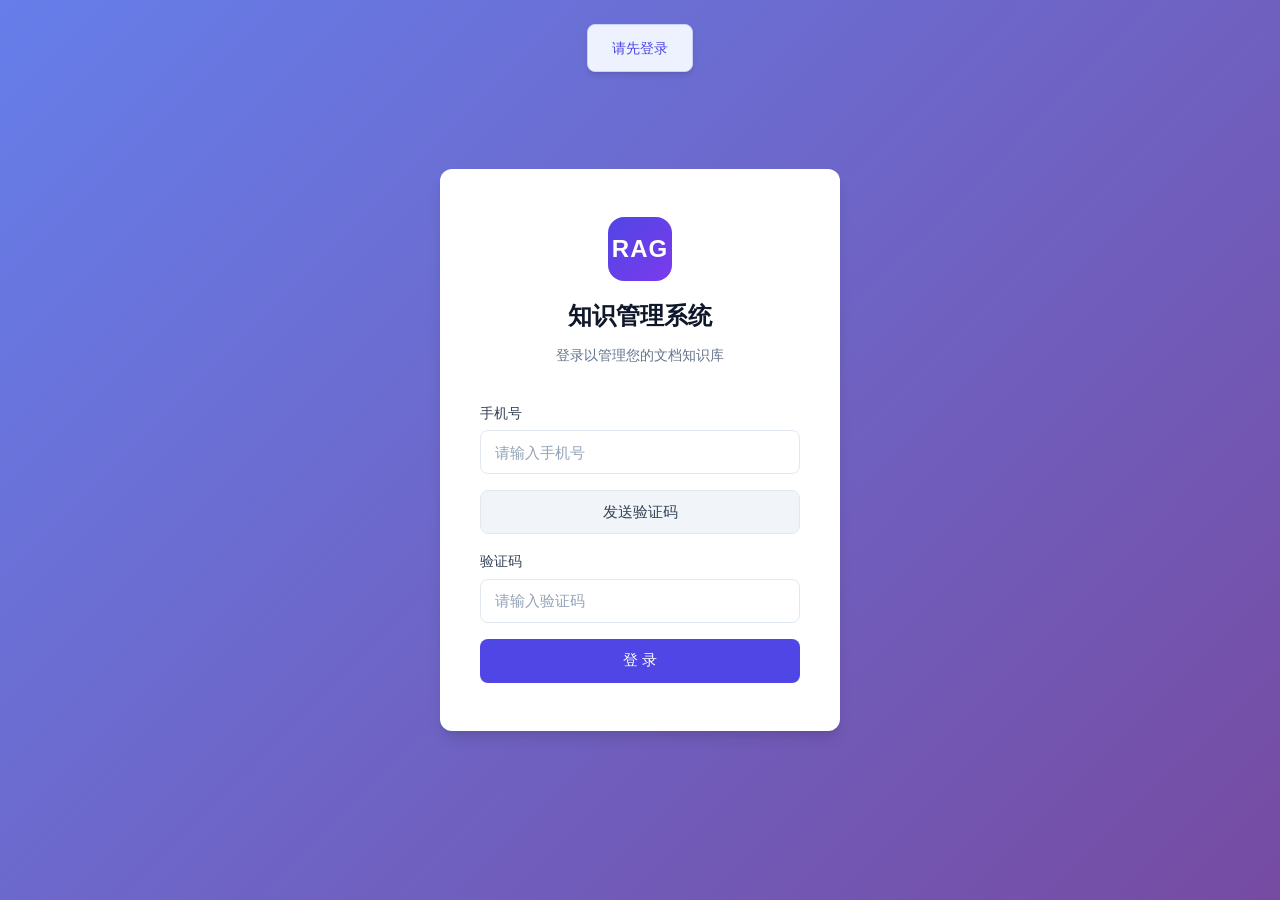
==== nginx/html/index.html @ 7acccc04 "feat: 添加 Docker 容器化部署配置 - 完整 docker-compose：mysql/redis/rabbitmq/minio/ollama/python-ai/java/nginx 9" ====
<!DOCTYPE html>
<html lang="zh-CN">
<head>
    <meta charset="UTF-8">
    <meta name="viewport" content="width=device-width, initial-scale=1.0">
    <title>RAG 知识系统</title>
    <link rel="stylesheet" href="css/style.css">
</head>
<body>
    <div id="app">
        <!-- 登录页面 -->
        <div id="loginPage" class="page active">
            <div class="login-card">
                <div class="login-header">
                    <div class="logo">RAG</div>
                    <h1>知识管理系统</h1>
                    <p class="subtitle">登录以管理您的文档知识库</p>
                </div>
                <div class="login-form">
                    <div class="form-group">
                        <label for="phoneInput">手机号</label>
                        <input type="tel" id="phoneInput" placeholder="请输入手机号" maxlength="11">
                    </div>
                    <div class="form-group">
                        <button id="sendCodeBtn" class="btn btn-secondary">发送验证码</button>
                    </div>
                    <div class="form-group">
                        <label for="codeInput">验证码</label>
                        <input type="text" id="codeInput" placeholder="请输入验证码" maxlength="6">
                    </div>
                    <div class="form-group">
                        <button id="loginBtn" class="btn btn-primary">登 录</button>
                    </div>
                </div>
            </div>
        </div>

        <!-- 主页面 -->
        <div id="mainPage" class="page">
            <!-- 顶部导航 -->
            <header class="header">
                <div class="header-left">
                    <div class="logo-small">RAG</div>
                    <span class="header-title">知识管理系统</span>
                </div>
                <div class="header-right">
                    <span id="userDisplay" class="user-info"></span>
                    <div class="header-tabs">
                        <button id="docTabBtn" class="btn btn-text active-tab">文档</button>
                        <button id="qaTabBtn" class="btn btn-text">问答</button>
                    </div>
                    <button id="profileBtn" class="btn btn-text">个人信息</button>
                    <button id="logoutBtn" class="btn btn-text">退出登录</button>
                </div>
            </header>

            <main class="main-content">
                <!-- 上传区域 -->
                <section class="card upload-section">
                    <h2 class="card-title">上传文档</h2>
                    <div class="upload-area" id="uploadArea">
                        <div class="upload-icon">
                            <svg width="48" height="48" viewBox="0 0 24 24" fill="none" stroke="currentColor" stroke-width="1.5">
                                <path d="M21 15v4a2 2 0 0 1-2 2H5a2 2 0 0 1-2-2v-4"/>
                                <polyline points="17 8 12 3 7 8"/>
                                <line x1="12" y1="3" x2="12" y2="15"/>
                            </svg>
                        </div>
                        <p class="upload-text">拖拽文件到此处，或点击上传</p>
                        <p class="upload-hint">支持 PDF、Word、TXT 等格式</p>
                        <input type="file" id="fileInput" hidden multiple>
                        <input type="file" id="reuploadFileInput" hidden>
                        <button id="selectFileBtn" class="btn btn-primary">选择文件</button>
                    </div>
                    <div class="permission-selector">
                        <span class="permission-label">文件权限：</span>
                        <label class="radio-label">
                            <input type="radio" name="permission" value="0" checked>
                            <span>公开</span>
                        </label>
                        <label class="radio-label">
                            <input type="radio" name="permission" value="1">
                            <span>私有</span>
                        </label>
                    </div>
                    <div id="uploadProgress" class="upload-progress hidden">
                        <div class="progress-bar">
                            <div class="progress-fill"></div>
                        </div>
                        <span class="progress-text">上传中...</span>
                    </div>
                </section>

                <!-- 文档列表 -->
                <section class="card document-list-section">
                    <h2 class="card-title">文档列表</h2>
                    <div class="table-wrapper">
                        <table class="doc-table">
                            <thead>
                                <tr>
                                    <th>文件信息</th>
                                    <th>操作</th>
                                </tr>
                            </thead>
                            <tbody id="docTableBody">
                                <tr id="emptyRow">
                                    <td colspan="2" class="empty-state">暂无文档，请上传</td>
                                </tr>
                            </tbody>
                        </table>
                    </div>
                </section>

                <!-- 问答视图 -->
                <div id="qaView" style="display:none;">
                    <div class="qa-layout">
                        <aside class="qa-sidebar">
                            <button id="newSessionBtn" class="btn btn-primary btn-block">+ 新建对话</button>
                            <div class="qa-session-list" id="sessionList">
                                <div class="qa-session-empty">暂无对话</div>
                            </div>
                        </aside>
                        <section class="card qa-section">
                            <div class="qa-header">
                                <div class="qa-header-left">
                                    <h2 class="card-title" id="currentSessionTitle" style="margin:0; border:none; padding:0;">智能问答</h2>
                                    <span class="qa-subtitle" id="sessionSubtitle">请选择或新建一个对话</span>
                                </div>
                                <div class="qa-header-right">
                                    <button id="deleteSessionBtn" class="btn btn-danger btn-sm hidden">删除当前对话</button>
                                </div>
                            </div>
                            <div class="qa-messages" id="qaMessages">
                                <div class="qa-empty">请选择或新建一个对话</div>
                            </div>
                            <div class="qa-input-area">
                                <div class="qa-toolbar">
                                    <div class="qa-strategy-group" id="qaStrategyGroup">
                                        <button class="qa-strategy-btn active" data-value="0">默认</button>
                                        <button class="qa-strategy-btn" data-value="1">对比</button>
                                        <button class="qa-strategy-btn" data-value="2">专一</button>
                                    </div>
                                </div>
                                <div class="qa-input-row">
                                    <input type="text" id="qaInput" placeholder="请输入您的问题..." maxlength="500">
                                    <button id="qaSendBtn" class="btn btn-primary">发送</button>
                                </div>
                            </div>
                        </section>
                    </div>
                </div>

            </main>
        </div>

        <!-- 个人信息弹窗 -->
        <div id="profileModal" class="modal-overlay" style="display:none;">
            <div class="modal-dialog">
                <div class="modal-header">
                    <h2>个人信息</h2>
                    <button id="closeProfileBtn" class="btn btn-text">&times;</button>
                </div>
                <div class="modal-body">
                    <div class="form-row">
                        <div class="form-group">
                            <label for="profilePhone">手机号</label>
                            <input type="text" id="profilePhone" disabled>
                        </div>
                        <div class="form-group">
                            <label for="profileUsername">用户名</label>
                            <input type="text" id="profileUsername" placeholder="设置用户名">
                        </div>
                    </div>
                    <div class="form-row">
                        <div class="form-group">
                            <label for="profileEmail">邮箱</label>
                            <input type="text" id="profileEmail" placeholder="设置邮箱">
                        </div>
                        <div class="form-group">
                            <label for="profilePassword">密码</label>
                            <input type="password" id="profilePassword" placeholder="留空则不修改">
                        </div>
                    </div>
                </div>
                <div class="modal-footer">
                    <button id="deleteAccountBtn" class="btn btn-danger">注销账户</button>
                    <button id="saveProfileBtn" class="btn btn-primary">保存修改</button>
                </div>
            </div>
        </div>

    </div>

    <!-- Toast 消息 -->
    <div id="toast" class="toast hidden"></div>

    <script src="js/api.js"></script>
    <script src="js/app.js"></script>
</body>
</html>
---- nginx/html/css/style.css ----
/* ============================================
   RAG 知识管理系统 - 样式表
   ============================================ */

:root {
    --primary: #4f46e5;
    --primary-hover: #4338ca;
    --primary-light: #eef2ff;
    --success: #10b981;
    --warning: #f59e0b;
    --danger: #ef4444;
    --danger-hover: #dc2626;
    --gray-50: #f8fafc;
    --gray-100: #f1f5f9;
    --gray-200: #e2e8f0;
    --gray-300: #cbd5e1;
    --gray-400: #94a3b8;
    --gray-500: #64748b;
    --gray-600: #475569;
    --gray-700: #334155;
    --gray-800: #1e293b;
    --gray-900: #0f172a;
    --radius: 8px;
    --radius-lg: 12px;
    --shadow: 0 1px 3px rgba(0,0,0,0.08), 0 1px 2px rgba(0,0,0,0.06);
    --shadow-md: 0 4px 6px -1px rgba(0,0,0,0.1), 0 2px 4px -1px rgba(0,0,0,0.06);
    --shadow-lg: 0 10px 15px -3px rgba(0,0,0,0.1), 0 4px 6px -2px rgba(0,0,0,0.05);
    --transition: 0.2s ease;
}

* {
    margin: 0;
    padding: 0;
    box-sizing: border-box;
}

body {
    font-family: -apple-system, BlinkMacSystemFont, "Segoe UI", Roboto, "Noto Sans SC", "PingFang SC", "Microsoft YaHei", sans-serif;
    background: var(--gray-100);
    color: var(--gray-800);
    line-height: 1.6;
    min-height: 100vh;
}

/* ============================================
   页面容器
   ============================================ */

.page {
    display: none;
}

.page.active {
    display: block;
}

/* ============================================
   登录页
   ============================================ */

#loginPage {
    display: none;
    align-items: center;
    justify-content: center;
    min-height: 100vh;
    background: linear-gradient(135deg, #667eea 0%, #764ba2 100%);
    padding: 20px;
}

#loginPage.active {
    display: flex;
}

.login-card {
    background: #fff;
    border-radius: var(--radius-lg);
    box-shadow: var(--shadow-lg);
    padding: 48px 40px;
    width: 100%;
    max-width: 400px;
}

.login-header {
    text-align: center;
    margin-bottom: 36px;
}

.logo {
    width: 64px;
    height: 64px;
    background: linear-gradient(135deg, var(--primary) 0%, #7c3aed 100%);
    border-radius: 16px;
    display: flex;
    align-items: center;
    justify-content: center;
    font-size: 24px;
    font-weight: 700;
    color: #fff;
    margin: 0 auto 16px;
    letter-spacing: 1px;
}

.login-header h1 {
    font-size: 24px;
    font-weight: 700;
    color: var(--gray-900);
    margin-bottom: 8px;
}

.subtitle {
    color: var(--gray-500);
    font-size: 14px;
}

.login-form {
    display: flex;
    flex-direction: column;
    gap: 16px;
}

/* ============================================
   表单控件
   ============================================ */

.form-group {
    display: flex;
    flex-direction: column;
    gap: 6px;
}

.form-group label {
    font-size: 14px;
    font-weight: 500;
    color: var(--gray-700);
}

input[type="text"],
input[type="tel"],
input[type="password"] {
    width: 100%;
    height: 44px;
    padding: 0 14px;
    border: 1.5px solid var(--gray-200);
    border-radius: var(--radius);
    font-size: 15px;
    color: var(--gray-800);
    background: #fff;
    transition: border-color var(--transition), box-shadow var(--transition);
    outline: none;
}

input:focus {
    border-color: var(--primary);
    box-shadow: 0 0 0 3px rgba(79, 70, 229, 0.1);
}

input::placeholder {
    color: var(--gray-400);
}

/* ============================================
   按钮
   ============================================ */

.btn {
    height: 44px;
    padding: 0 24px;
    border: none;
    border-radius: var(--radius);
    font-size: 15px;
    font-weight: 500;
    cursor: pointer;
    transition: all var(--transition);
    display: inline-flex;
    align-items: center;
    justify-content: center;
    gap: 8px;
    white-space: nowrap;
}

.btn:disabled {
    opacity: 0.6;
    cursor: not-allowed;
}

.btn-primary {
    background: var(--primary);
    color: #fff;
}

.btn-primary:hover:not(:disabled) {
    background: var(--primary-hover);
}

.btn-secondary {
    background: var(--gray-100);
    color: var(--gray-700);
    border: 1.5px solid var(--gray-200);
}

.btn-secondary:hover:not(:disabled) {
    background: var(--gray-200);
}

.btn-danger {
    background: var(--danger);
    color: #fff;
}

.btn-danger:hover:not(:disabled) {
    background: var(--danger-hover);
}

.btn-warning {
    background: var(--warning);
    color: #fff;
}

.btn-warning:hover:not(:disabled) {
    background: #d97706;
}

.btn-text {
    background: transparent;
    color: var(--gray-500);
    font-size: 14px;
    height: auto;
    padding: 6px 12px;
}

.btn-text:hover {
    color: var(--gray-700);
    background: var(--gray-100);
}

.btn-sm {
    height: 34px;
    padding: 0 14px;
    font-size: 13px;
}

.btn-block {
    width: 100%;
}

/* ============================================
   主页面头部
   ============================================ */

.header {
    background: #fff;
    border-bottom: 1px solid var(--gray-200);
    padding: 0 32px;
    height: 64px;
    display: flex;
    align-items: center;
    justify-content: space-between;
    box-shadow: var(--shadow);
    position: sticky;
    top: 0;
    z-index: 100;
}

.header-left {
    display: flex;
    align-items: center;
    gap: 12px;
}

.logo-small {
    width: 36px;
    height: 36px;
    background: linear-gradient(135deg, var(--primary) 0%, #7c3aed 100%);
    border-radius: 10px;
    display: flex;
    align-items: center;
    justify-content: center;
    font-size: 14px;
    font-weight: 700;
    color: #fff;
    letter-spacing: 1px;
}

.header-title {
    font-size: 18px;
    font-weight: 600;
    color: var(--gray-900);
}

.header-right {
    display: flex;
    align-items: center;
    gap: 16px;
}

.user-info {
    font-size: 14px;
    color: var(--gray-600);
}

/* ============================================
   主内容区
   ============================================ */

.main-content {
    max-width: 1100px;
    margin: 0 auto;
    padding: 32px 24px;
    display: flex;
    flex-direction: column;
    gap: 28px;
}

/* ============================================
   卡片
   ============================================ */

.card {
    background: #fff;
    border-radius: var(--radius-lg);
    box-shadow: var(--shadow);
    padding: 28px;
}

.card-title {
    font-size: 18px;
    font-weight: 600;
    color: var(--gray-900);
    margin-bottom: 20px;
    padding-bottom: 12px;
    border-bottom: 1px solid var(--gray-100);
}

/* ============================================
   上传区域
   ============================================ */

.upload-area {
    border: 2px dashed var(--gray-300);
    border-radius: var(--radius-lg);
    padding: 48px 24px;
    text-align: center;
    cursor: pointer;
    transition: all var(--transition);
    background: var(--gray-50);
}

.upload-area:hover,
.upload-area.dragover {
    border-color: var(--primary);
    background: var(--primary-light);
}

.upload-icon {
    color: var(--gray-400);
    margin-bottom: 12px;
}

.upload-area:hover .upload-icon,
.upload-area.dragover .upload-icon {
    color: var(--primary);
}

.upload-text {
    font-size: 16px;
    font-weight: 500;
    color: var(--gray-700);
    margin-bottom: 6px;
}

.upload-hint {
    font-size: 13px;
    color: var(--gray-400);
    margin-bottom: 20px;
}

.permission-selector {
    margin-top: 16px;
    display: flex;
    align-items: center;
    gap: 16px;
    padding: 12px 16px;
    background: var(--gray-50);
    border-radius: var(--radius);
}

.permission-label {
    font-size: 14px;
    font-weight: 500;
    color: var(--gray-700);
}

.radio-label {
    display: inline-flex;
    align-items: center;
    gap: 6px;
    font-size: 14px;
    color: var(--gray-700);
    cursor: pointer;
}

.radio-label input[type="radio"] {
    width: 16px;
    height: 16px;
    accent-color: var(--primary);
    cursor: pointer;
}

.upload-progress {
    margin-top: 16px;
    display: flex;
    align-items: center;
    gap: 12px;
}

.progress-bar {
    flex: 1;
    height: 6px;
    background: var(--gray-200);
    border-radius: 3px;
    overflow: hidden;
}

.progress-fill {
    height: 100%;
    width: 0%;
    background: var(--primary);
    border-radius: 3px;
    transition: width 0.3s ease;
}

.progress-text {
    font-size: 13px;
    color: var(--gray-500);
    white-space: nowrap;
}

/* ============================================
   文档表格
   ============================================ */

.table-wrapper {
    overflow-x: auto;
}

.doc-table {
    width: 100%;
    border-collapse: collapse;
    font-size: 14px;
}

.doc-table thead {
    background: var(--gray-50);
}

.doc-table th {
    padding: 12px 16px;
    text-align: left;
    font-weight: 600;
    color: var(--gray-600);
    font-size: 13px;
    text-transform: uppercase;
    letter-spacing: 0.5px;
    border-bottom: 1px solid var(--gray-200);
}

.doc-table td {
    padding: 14px 16px;
    border-bottom: 1px solid var(--gray-100);
    color: var(--gray-700);
    vertical-align: middle;
}

.doc-table tbody tr:hover {
    background: var(--gray-50);
}

.doc-table tbody tr:last-child td {
    border-bottom: none;
}

.empty-state {
    text-align: center;
    color: var(--gray-400);
    padding: 48px 16px !important;
    font-size: 15px;
}

/* 文件名列 */
.file-name {
    display: flex;
    align-items: center;
    gap: 10px;
    font-weight: 500;
    margin-bottom: 6px;
}

.file-meta {
    display: flex;
    align-items: center;
    gap: 12px;
    font-size: 12px;
    color: var(--gray-500);
}

.file-meta .type-tag,
.file-meta .perm-tag,
.file-meta .status-tag {
    font-size: 11px;
    padding: 2px 6px;
}

.file-meta .file-size,
.file-meta .file-time {
    color: var(--gray-400);
}

.file-icon {
    width: 32px;
    height: 32px;
    border-radius: 6px;
    display: flex;
    align-items: center;
    justify-content: center;
    font-size: 12px;
    font-weight: 600;
    color: #fff;
    flex-shrink: 0;
}

.file-icon.pdf { background: #ef4444; }
.file-icon.word { background: #2563eb; }
.file-icon.txt { background: #64748b; }
.file-icon.image { background: #10b981; }
.file-icon.other { background: var(--gray-400); }

.file-name-text {
    overflow: hidden;
    text-overflow: ellipsis;
    white-space: nowrap;
    max-width: 240px;
}

/* 类型标签 */
.type-tag {
    display: inline-block;
    padding: 2px 10px;
    border-radius: 4px;
    font-size: 12px;
    font-weight: 500;
}

.type-tag.pdf { background: #fef2f2; color: #dc2626; }
.type-tag.word { background: #eff6ff; color: #2563eb; }
.type-tag.txt { background: #f1f5f9; color: #475569; }
.type-tag.image { background: #ecfdf5; color: #059669; }
.type-tag.other { background: var(--gray-100); color: var(--gray-600); }

/* 权限标签 */
.perm-tag {
    display: inline-block;
    padding: 3px 10px;
    border-radius: 12px;
    font-size: 12px;
    font-weight: 500;
}

.perm-tag.public {
    background: #dbeafe;
    color: #1d4ed8;
}

.perm-tag.private {
    background: #fef3c7;
    color: #d97706;
}

/* 状态标签 */
.status-tag {
    display: inline-block;
    padding: 3px 10px;
    border-radius: 12px;
    font-size: 12px;
    font-weight: 500;
}

.status-tag.uploaded {
    background: #dbeafe;
    color: #1d4ed8;
}

.status-tag.processing {
    background: #fef3c7;
    color: #d97706;
}

.status-tag.completed {
    background: #d1fae5;
    color: #059669;
}

.status-tag.failed {
    background: #fee2e2;
    color: #dc2626;
}

/* 操作列 */
.action-btns {
    display: flex;
    gap: 6px;
}

/* 文件大小 */
.file-size {
    color: var(--gray-500);
    font-size: 13px;
}

/* ============================================
   Toast 消息
   ============================================ */

.toast {
    position: fixed;
    top: 24px;
    left: 50%;
    transform: translateX(-50%);
    padding: 12px 24px;
    border-radius: var(--radius);
    font-size: 14px;
    font-weight: 500;
    z-index: 1000;
    box-shadow: var(--shadow-md);
    transition: opacity 0.3s ease, transform 0.3s ease;
    pointer-events: none;
}

.toast.hidden {
    opacity: 0;
    transform: translateX(-50%) translateY(-12px);
}

.toast.show {
    opacity: 1;
    transform: translateX(-50%) translateY(0);
}

.toast.success {
    background: #d1fae5;
    color: #065f46;
    border: 1px solid #a7f3d0;
}

.toast.error {
    background: #fee2e2;
    color: #991b1b;
    border: 1px solid #fecaca;
}

.toast.info {
    background: var(--primary-light);
    color: var(--primary);
    border: 1px solid #c7d2fe;
}

/* ============================================
   弹窗
   ============================================ */

.modal-overlay {
    position: fixed;
    top: 0;
    left: 0;
    width: 100%;
    height: 100%;
    background: rgba(0, 0, 0, 0.5);
    display: none;
    align-items: center;
    justify-content: center;
    z-index: 1000;
}

.modal-dialog {
    background: #fff;
    border-radius: var(--radius-lg);
    box-shadow: var(--shadow-lg);
    width: 100%;
    max-width: 480px;
    margin: 20px;
    overflow: hidden;
}

.modal-header {
    display: flex;
    align-items: center;
    justify-content: space-between;
    padding: 20px 24px 0;
}

.modal-header h2 {
    font-size: 18px;
    font-weight: 600;
    color: var(--gray-900);
}

.modal-header .btn-text {
    font-size: 24px;
    line-height: 1;
    padding: 0 4px;
    color: var(--gray-400);
}

.modal-header .btn-text:hover {
    color: var(--gray-600);
}

.modal-body {
    padding: 20px 24px;
    display: flex;
    flex-direction: column;
    gap: 16px;
}

.modal-footer {
    padding: 0 24px 20px;
    display: flex;
    justify-content: flex-end;
    gap: 12px;
}

.form-row {
    display: grid;
    grid-template-columns: 1fr 1fr;
    gap: 16px;
}

@media (max-width: 768px) {
    .form-row {
        grid-template-columns: 1fr;
    }
}

/* ============================================
   头部选项卡
   ============================================ */

.header-tabs {
    display: flex;
    gap: 4px;
}

.header-tabs .btn-text {
    font-weight: 500;
    color: var(--gray-500);
    padding: 6px 14px;
    border-radius: 6px;
}

.header-tabs .btn-text.active-tab {
    color: var(--primary);
    background: var(--primary-light);
}

/* ============================================
   问答
   ============================================ */

.qa-section {
    display: flex;
    flex-direction: column;
    min-height: 500px;
}

.qa-header {
    display: flex;
    align-items: center;
    justify-content: space-between;
    margin-bottom: 16px;
    padding-bottom: 12px;
    border-bottom: 1px solid var(--gray-100);
}

.qa-header-left {
    display: flex;
    align-items: baseline;
    gap: 12px;
}

.qa-header-right {
    display: flex;
    align-items: center;
    gap: 8px;
}

.qa-subtitle {
    font-size: 13px;
    color: var(--gray-400);
}

.qa-messages {
    flex: 1;
    overflow-y: auto;
    padding: 16px 0;
    min-height: 360px;
    max-height: 480px;
    display: flex;
    flex-direction: column;
    gap: 16px;
}

.qa-empty {
    text-align: center;
    color: var(--gray-400);
    padding: 60px 16px;
    font-size: 15px;
}

.qa-message-group {
    display: flex;
    flex-direction: column;
    gap: 8px;
    position: relative;
    padding: 8px 8px 4px;
    border-radius: var(--radius);
    transition: background var(--transition);
}

.qa-message-group:hover {
    background: var(--gray-50);
}

.qa-message-group.selected {
    background: var(--primary-light);
    outline: 1px solid var(--primary);
}

.qa-group-controls {
    display: flex;
    align-items: center;
    justify-content: space-between;
    margin-bottom: 2px;
}

.qa-checkbox-label {
    display: flex;
    align-items: center;
    gap: 4px;
    font-size: 12px;
    color: var(--gray-500);
    cursor: pointer;
    user-select: none;
}

.qa-checkbox-label input[type="checkbox"] {
    width: 16px;
    height: 16px;
    accent-color: var(--primary);
    cursor: pointer;
}

.qa-delete-single {
    background: none;
    border: none;
    color: var(--gray-400);
    font-size: 18px;
    cursor: pointer;
    padding: 0 4px;
    line-height: 1;
    border-radius: 4px;
    transition: all var(--transition);
    opacity: 0;
}

.qa-message-group:hover .qa-delete-single {
    opacity: 1;
}

.qa-delete-single:hover {
    color: var(--danger);
    background: var(--gray-100);
}

.qa-msg {
    display: flex;
    gap: 10px;
    max-width: 85%;
}

.qa-question {
    align-self: flex-end;
    flex-direction: row-reverse;
}

.qa-answer {
    align-self: flex-start;
}

.qa-msg-label {
    width: 28px;
    height: 28px;
    border-radius: 50%;
    display: flex;
    align-items: center;
    justify-content: center;
    font-size: 13px;
    font-weight: 600;
    flex-shrink: 0;
}

.qa-question .qa-msg-label {
    background: var(--primary);
    color: #fff;
}

.qa-answer .qa-msg-label {
    background: var(--gray-200);
    color: var(--gray-600);
}

.qa-msg-content {
    padding: 10px 14px;
    border-radius: 12px;
    font-size: 14px;
    line-height: 1.6;
    word-break: break-word;
}

.qa-question .qa-msg-content {
    background: var(--primary);
    color: #fff;
    border-bottom-right-radius: 4px;
}

.qa-answer .qa-msg-content {
    background: var(--gray-50);
    color: var(--gray-800);
    border-bottom-left-radius: 4px;
}

/* Markdown 渲染内容样式 */
.qa-answer .markdown-body > :first-child {
    margin-top: 0;
}

.qa-answer .markdown-body > :last-child {
    margin-bottom: 0;
}

.qa-answer .markdown-body h1,
.qa-answer .markdown-body h2,
.qa-answer .markdown-body h3 {
    margin: 16px 0 8px;
    font-weight: 600;
    color: var(--gray-900);
    line-height: 1.4;
}

.qa-answer .markdown-body h1 { font-size: 18px; }
.qa-answer .markdown-body h2 { font-size: 16px; }
.qa-answer .markdown-body h3 { font-size: 15px; }

.qa-answer .markdown-body p {
    margin: 6px 0;
    line-height: 1.7;
}

.qa-answer .markdown-body strong {
    font-weight: 600;
    color: var(--gray-900);
}

.qa-answer .markdown-body ul,
.qa-answer .markdown-body ol {
    margin: 6px 0;
    padding-left: 20px;
}

.qa-answer .markdown-body li {
    margin: 4px 0;
    line-height: 1.7;
}

.qa-answer .markdown-body li > strong {
    color: var(--primary);
}

.qa-answer .markdown-body code {
    font-family: "SF Mono", "Cascadia Code", Consolas, monospace;
    font-size: 13px;
    background: var(--gray-200);
    padding: 1px 6px;
    border-radius: 4px;
    color: var(--gray-800);
}

.qa-answer .markdown-body pre {
    margin: 10px 0;
    padding: 12px 16px;
    background: var(--gray-800);
    border-radius: var(--radius);
    overflow-x: auto;
}

.qa-answer .markdown-body pre code {
    background: none;
    padding: 0;
    color: #e2e8f0;
    font-size: 13px;
    line-height: 1.5;
}

.qa-answer .markdown-body hr {
    border: none;
    border-top: 1px solid var(--gray-200);
    margin: 16px 0;
}

.qa-msg-time {
    font-size: 11px;
    color: var(--gray-400);
    align-self: flex-end;
    padding: 0 4px;
}

.qa-input-area {
    display: flex;
    flex-direction: column;
    gap: 8px;
    padding-top: 16px;
    border-top: 1px solid var(--gray-100);
}

.qa-toolbar {
    display: flex;
    align-items: center;
}

.qa-strategy-group {
    display: flex;
    border: 1px solid var(--gray-200);
    border-radius: 6px;
    overflow: hidden;
}

.qa-strategy-btn {
    padding: 4px 12px;
    font-size: 12px;
    border: none;
    background: var(--gray-50);
    color: var(--gray-500);
    cursor: pointer;
    transition: all 0.15s;
}

.qa-strategy-btn + .qa-strategy-btn {
    border-left: 1px solid var(--gray-200);
}

.qa-strategy-btn.active {
    background: var(--primary);
    color: #fff;
}

.qa-strategy-btn:hover:not(.active) {
    background: var(--gray-100);
}

.qa-input-row {
    display: flex;
    gap: 10px;
}

.qa-input-row input {
    flex: 1;
}

/* ============================================
   会话侧边栏
   ============================================ */

.qa-layout {
    display: flex;
    gap: 20px;
    min-height: 500px;
}

.qa-sidebar {
    width: 260px;
    flex-shrink: 0;
    background: #fff;
    border-radius: var(--radius-lg);
    box-shadow: var(--shadow);
    padding: 16px;
    display: flex;
    flex-direction: column;
    gap: 12px;
}

.qa-sidebar .btn-block {
    width: 100%;
}

.qa-session-list {
    flex: 1;
    overflow-y: auto;
    display: flex;
    flex-direction: column;
    gap: 4px;
    max-height: 420px;
}

.qa-session-empty {
    text-align: center;
    color: var(--gray-400);
    padding: 32px 16px;
    font-size: 14px;
}

.qa-session-item {
    display: flex;
    align-items: center;
    padding: 10px 12px;
    border-radius: var(--radius);
    cursor: pointer;
    transition: all var(--transition);
    gap: 8px;
}

.qa-session-item:hover {
    background: var(--gray-50);
}

.qa-session-item.active {
    background: var(--primary-light);
    color: var(--primary);
    font-weight: 500;
}

.qa-session-item .session-title {
    flex: 1;
    overflow: hidden;
    text-overflow: ellipsis;
    white-space: nowrap;
    font-size: 14px;
    color: var(--gray-700);
}

.qa-session-item.active .session-title {
    color: var(--primary);
}

.qa-session-item .session-delete {
    background: none;
    border: none;
    color: var(--gray-400);
    font-size: 16px;
    cursor: pointer;
    padding: 0 4px;
    line-height: 1;
    border-radius: 4px;
    opacity: 0;
    transition: all var(--transition);
}

.qa-session-item:hover .session-delete {
    opacity: 1;
}

.qa-session-item .session-delete:hover {
    color: var(--danger);
    background: var(--gray-100);
}

.qa-section {
    flex: 1;
    display: flex;
    flex-direction: column;
    min-height: 500px;
}

@media (max-width: 768px) {
    .qa-layout {
        flex-direction: column;
    }

    .qa-sidebar {
        width: 100%;
    }

    .qa-session-list {
        max-height: 200px;
    }
}

/* 禁用状态 */
.qa-input-area input:disabled {
    background: var(--gray-50);
    cursor: not-allowed;
}

/* ============================================
   隐藏工具
   ============================================ */

.hidden {
    display: none !important;
}

/* ============================================
   响应式
   ============================================ */

@media (max-width: 768px) {
    .login-card {
        padding: 32px 24px;
    }

    .header {
        padding: 0 16px;
    }

    .main-content {
        padding: 16px;
    }

    .card {
        padding: 20px;
    }

    .doc-table {
        font-size: 13px;
    }

    .doc-table th,
    .doc-table td {
        padding: 10px 12px;
    }

    .file-name-text {
        max-width: 140px;
    }

    .action-btns {
        flex-direction: column;
    }
}

/* ============================================
   重名对话框
   ============================================ */

.duplicate-modal {
    position: fixed;
    top: 0;
    left: 0;
    right: 0;
    bottom: 0;
    background: rgba(0, 0, 0, 0.5);
    display: flex;
    align-items: center;
    justify-content: center;
    z-index: 1000;
}

.duplicate-dialog {
    background: #fff;
    border-radius: var(--radius-lg);
    box-shadow: var(--shadow-lg);
    padding: 24px;
    width: 100%;
    max-width: 400px;
}

.duplicate-header {
    font-size: 18px;
    font-weight: 600;
    color: var(--gray-800);
    margin-bottom: 16px;
}

.duplicate-body {
    margin-bottom: 24px;
    color: var(--gray-600);
    line-height: 1.6;
}

.duplicate-body p {
    margin: 0;
}

.duplicate-actions {
    display: flex;
    gap: 12px;
    justify-content: flex-end;
}

.duplicate-actions .btn {
    min-width: 80px;
}

.btn-cancel {
    background: var(--gray-100);
    color: var(--gray-600);
    border: 1px solid var(--gray-200);
}

.btn-cancel:hover {
    background: var(--gray-200);
}

.rename-input {
    width: 100%;
    padding: 10px 12px;
    border: 1px solid var(--gray-300);
    border-radius: var(--radius);
    font-size: 14px;
    outline: none;
    transition: border-color var(--transition);
}

.rename-input:focus {
    border-color: var(--primary);
}
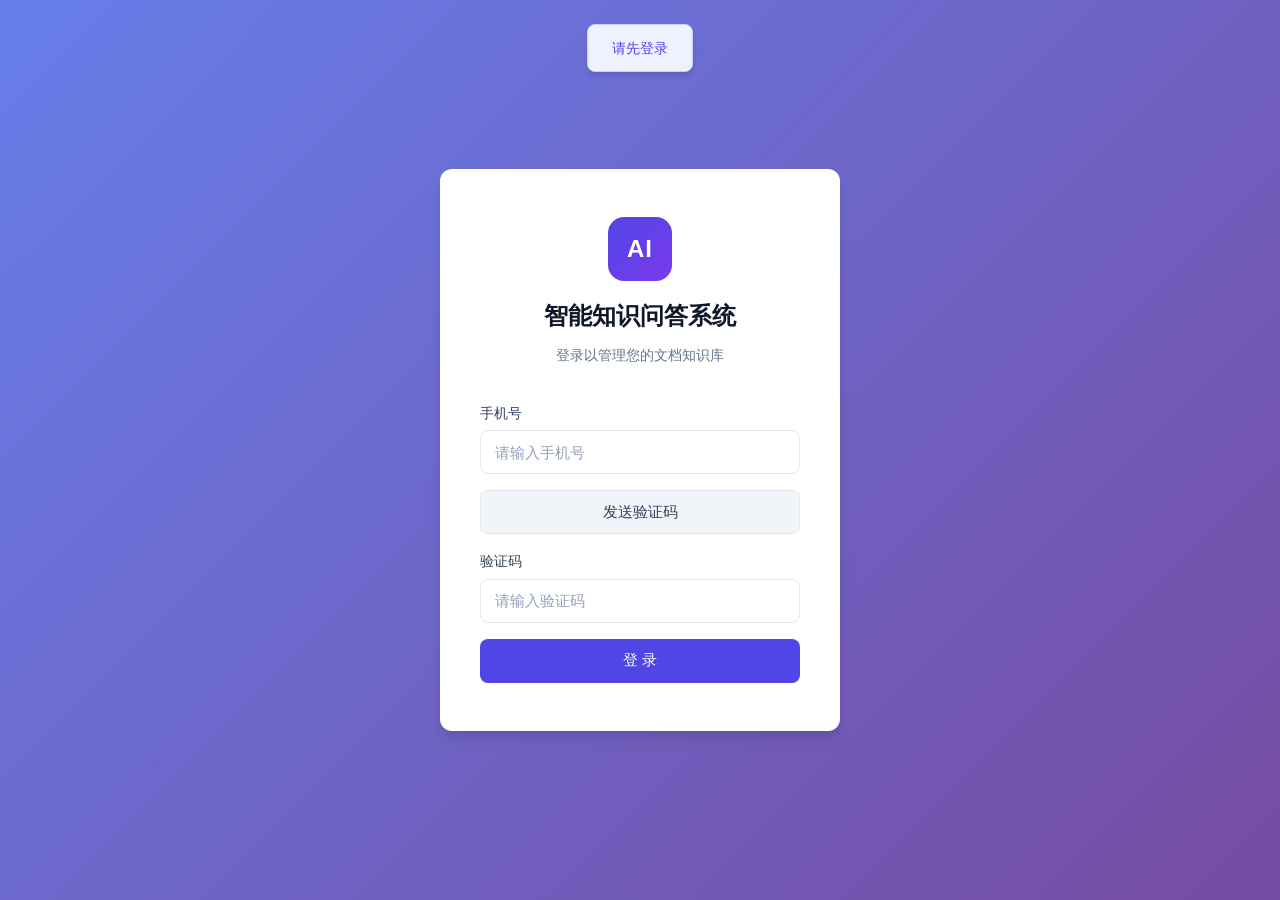
==== commit bab3496f: "feat: SSE 双流架构 + Extractor 输出精简 - Python RuntimeEventBus 事件总线（asyncio.Queue pub-sub） - /qa/runtime/{" ====
--- a/nginx/html/index.html
+++ b/nginx/html/index.html
@@ -3,17 +3,16 @@
 <head>
     <meta charset="UTF-8">
     <meta name="viewport" content="width=device-width, initial-scale=1.0">
-    <title>RAG 知识系统</title>
-    <link rel="stylesheet" href="css/style.css">
-</head>
+    <title>智能知识问答系统</title>
+    <link rel="stylesheet" href="css/style.css?v=12"></head>
 <body>
     <div id="app">
         <!-- 登录页面 -->
         <div id="loginPage" class="page active">
             <div class="login-card">
                 <div class="login-header">
-                    <div class="logo">RAG</div>
-                    <h1>知识管理系统</h1>
+                    <div class="logo">AI</div>
+                    <h1>智能知识问答系统</h1>
                     <p class="subtitle">登录以管理您的文档知识库</p>
                 </div>
                 <div class="login-form">
@@ -40,8 +39,8 @@
             <!-- 顶部导航 -->
             <header class="header">
                 <div class="header-left">
-                    <div class="logo-small">RAG</div>
-                    <span class="header-title">知识管理系统</span>
+                    <div class="logo-small">AI</div>
+                    <span class="header-title">智能知识问答系统</span>
                 </div>
                 <div class="header-right">
                     <span id="userDisplay" class="user-info"></span>
@@ -111,42 +110,60 @@
                     </div>
                 </section>
 
-                <!-- 问答视图 -->
+                <!-- 问答视图：Agent Workspace -->
                 <div id="qaView" style="display:none;">
-                    <div class="qa-layout">
-                        <aside class="qa-sidebar">
-                            <button id="newSessionBtn" class="btn btn-primary btn-block">+ 新建对话</button>
-                            <div class="qa-session-list" id="sessionList">
-                                <div class="qa-session-empty">暂无对话</div>
+                    <div class="workspace-layout">
+                        <!-- 左侧：会话列表 -->
+                        <aside class="session-panel">
+                            <button id="newSessionBtn" class="btn btn-primary btn-block">+ 新建任务</button>
+                            <div class="session-list" id="sessionList">
+                                <div class="session-empty">暂无任务</div>
                             </div>
                         </aside>
-                        <section class="card qa-section">
-                            <div class="qa-header">
-                                <div class="qa-header-left">
-                                    <h2 class="card-title" id="currentSessionTitle" style="margin:0; border:none; padding:0;">智能问答</h2>
-                                    <span class="qa-subtitle" id="sessionSubtitle">请选择或新建一个对话</span>
-                                </div>
-                                <div class="qa-header-right">
-                                    <button id="deleteSessionBtn" class="btn btn-danger btn-sm hidden">删除当前对话</button>
-                                </div>
-                            </div>
-                            <div class="qa-messages" id="qaMessages">
-                                <div class="qa-empty">请选择或新建一个对话</div>
-                            </div>
-                            <div class="qa-input-area">
-                                <div class="qa-toolbar">
+
+                        <!-- 中间：Agent Trace + 结果 -->
+                        <main class="main-panel">
+                            <!-- 输入区 -->
+                            <div class="input-bar">
+                                <div class="input-bar-left">
                                     <div class="qa-strategy-group" id="qaStrategyGroup">
                                         <button class="qa-strategy-btn active" data-value="0">默认</button>
                                         <button class="qa-strategy-btn" data-value="1">对比</button>
                                         <button class="qa-strategy-btn" data-value="2">专一</button>
                                     </div>
                                 </div>
-                                <div class="qa-input-row">
-                                    <input type="text" id="qaInput" placeholder="请输入您的问题..." maxlength="500">
-                                    <button id="qaSendBtn" class="btn btn-primary">发送</button>
-                                </div>
-                            </div>
-                        </section>
+                                <div class="input-bar-row">
+                                    <input type="text" id="qaInput" placeholder="输入分析任务，例如：对比三个实验的差异..." maxlength="500">
+                                    <button id="qaSendBtn" class="btn btn-primary">执行</button>
+                                </div>
+                            </div>
+
+                            <!-- Agent Trace 时间线 -->
+                            <div class="agent-trace" id="agentTrace">
+                                <div class="trace-empty">
+                                    <div class="trace-empty-icon">&#x1F916;</div>
+                                    <div class="trace-empty-text">输入问题，Agent 将自主规划并执行任务</div>
+                                </div>
+                            </div>
+
+                            <!-- 结果工作区 -->
+                            <div class="result-workspace" id="resultWorkspace" style="display:none;">
+                                <div class="result-tabs" id="resultTabs">
+                                    <button class="result-tab active" data-tab="answer">回答</button>
+                                    <button class="result-tab" data-tab="charts">图表</button>
+                                    <button class="result-tab" data-tab="code">代码</button>
+                                </div>
+                                <div class="result-content" id="resultContent"></div>
+                            </div>
+                        </main>
+
+                        <!-- 右侧：DAG 任务图 -->
+                        <aside class="dag-panel" id="dagPanel">
+                            <div class="dag-header">任务图</div>
+                            <div class="dag-content" id="dagContent">
+                                <div class="dag-empty">执行任务后显示</div>
+                            </div>
+                        </aside>
                     </div>
                 </div>
 
@@ -194,7 +211,7 @@
     <!-- Toast 消息 -->
     <div id="toast" class="toast hidden"></div>
 
-    <script src="js/api.js"></script>
-    <script src="js/app.js"></script>
+    <script src="js/api.js?v=2"></script>
+    <script src="js/app.js?v=19"></script>
 </body>
 </html>
--- a/nginx/html/css/style.css
+++ b/nginx/html/css/style.css
@@ -1,5 +1,5 @@
 /* ============================================
-   RAG 知识管理系统 - 样式表
+   智能知识问答系统 - 样式表
    ============================================ */
 
 :root {
@@ -303,7 +303,7 @@
    ============================================ */
 
 .main-content {
-    max-width: 1100px;
+    max-width: 1440px;
     margin: 0 auto;
     padding: 32px 24px;
     display: flex;
@@ -762,278 +762,8 @@
 }
 
 /* ============================================
-   问答
+   策略按钮组 (输入栏内)
    ============================================ */
-
-.qa-section {
-    display: flex;
-    flex-direction: column;
-    min-height: 500px;
-}
-
-.qa-header {
-    display: flex;
-    align-items: center;
-    justify-content: space-between;
-    margin-bottom: 16px;
-    padding-bottom: 12px;
-    border-bottom: 1px solid var(--gray-100);
-}
-
-.qa-header-left {
-    display: flex;
-    align-items: baseline;
-    gap: 12px;
-}
-
-.qa-header-right {
-    display: flex;
-    align-items: center;
-    gap: 8px;
-}
-
-.qa-subtitle {
-    font-size: 13px;
-    color: var(--gray-400);
-}
-
-.qa-messages {
-    flex: 1;
-    overflow-y: auto;
-    padding: 16px 0;
-    min-height: 360px;
-    max-height: 480px;
-    display: flex;
-    flex-direction: column;
-    gap: 16px;
-}
-
-.qa-empty {
-    text-align: center;
-    color: var(--gray-400);
-    padding: 60px 16px;
-    font-size: 15px;
-}
-
-.qa-message-group {
-    display: flex;
-    flex-direction: column;
-    gap: 8px;
-    position: relative;
-    padding: 8px 8px 4px;
-    border-radius: var(--radius);
-    transition: background var(--transition);
-}
-
-.qa-message-group:hover {
-    background: var(--gray-50);
-}
-
-.qa-message-group.selected {
-    background: var(--primary-light);
-    outline: 1px solid var(--primary);
-}
-
-.qa-group-controls {
-    display: flex;
-    align-items: center;
-    justify-content: space-between;
-    margin-bottom: 2px;
-}
-
-.qa-checkbox-label {
-    display: flex;
-    align-items: center;
-    gap: 4px;
-    font-size: 12px;
-    color: var(--gray-500);
-    cursor: pointer;
-    user-select: none;
-}
-
-.qa-checkbox-label input[type="checkbox"] {
-    width: 16px;
-    height: 16px;
-    accent-color: var(--primary);
-    cursor: pointer;
-}
-
-.qa-delete-single {
-    background: none;
-    border: none;
-    color: var(--gray-400);
-    font-size: 18px;
-    cursor: pointer;
-    padding: 0 4px;
-    line-height: 1;
-    border-radius: 4px;
-    transition: all var(--transition);
-    opacity: 0;
-}
-
-.qa-message-group:hover .qa-delete-single {
-    opacity: 1;
-}
-
-.qa-delete-single:hover {
-    color: var(--danger);
-    background: var(--gray-100);
-}
-
-.qa-msg {
-    display: flex;
-    gap: 10px;
-    max-width: 85%;
-}
-
-.qa-question {
-    align-self: flex-end;
-    flex-direction: row-reverse;
-}
-
-.qa-answer {
-    align-self: flex-start;
-}
-
-.qa-msg-label {
-    width: 28px;
-    height: 28px;
-    border-radius: 50%;
-    display: flex;
-    align-items: center;
-    justify-content: center;
-    font-size: 13px;
-    font-weight: 600;
-    flex-shrink: 0;
-}
-
-.qa-question .qa-msg-label {
-    background: var(--primary);
-    color: #fff;
-}
-
-.qa-answer .qa-msg-label {
-    background: var(--gray-200);
-    color: var(--gray-600);
-}
-
-.qa-msg-content {
-    padding: 10px 14px;
-    border-radius: 12px;
-    font-size: 14px;
-    line-height: 1.6;
-    word-break: break-word;
-}
-
-.qa-question .qa-msg-content {
-    background: var(--primary);
-    color: #fff;
-    border-bottom-right-radius: 4px;
-}
-
-.qa-answer .qa-msg-content {
-    background: var(--gray-50);
-    color: var(--gray-800);
-    border-bottom-left-radius: 4px;
-}
-
-/* Markdown 渲染内容样式 */
-.qa-answer .markdown-body > :first-child {
-    margin-top: 0;
-}
-
-.qa-answer .markdown-body > :last-child {
-    margin-bottom: 0;
-}
-
-.qa-answer .markdown-body h1,
-.qa-answer .markdown-body h2,
-.qa-answer .markdown-body h3 {
-    margin: 16px 0 8px;
-    font-weight: 600;
-    color: var(--gray-900);
-    line-height: 1.4;
-}
-
-.qa-answer .markdown-body h1 { font-size: 18px; }
-.qa-answer .markdown-body h2 { font-size: 16px; }
-.qa-answer .markdown-body h3 { font-size: 15px; }
-
-.qa-answer .markdown-body p {
-    margin: 6px 0;
-    line-height: 1.7;
-}
-
-.qa-answer .markdown-body strong {
-    font-weight: 600;
-    color: var(--gray-900);
-}
-
-.qa-answer .markdown-body ul,
-.qa-answer .markdown-body ol {
-    margin: 6px 0;
-    padding-left: 20px;
-}
-
-.qa-answer .markdown-body li {
-    margin: 4px 0;
-    line-height: 1.7;
-}
-
-.qa-answer .markdown-body li > strong {
-    color: var(--primary);
-}
-
-.qa-answer .markdown-body code {
-    font-family: "SF Mono", "Cascadia Code", Consolas, monospace;
-    font-size: 13px;
-    background: var(--gray-200);
-    padding: 1px 6px;
-    border-radius: 4px;
-    color: var(--gray-800);
-}
-
-.qa-answer .markdown-body pre {
-    margin: 10px 0;
-    padding: 12px 16px;
-    background: var(--gray-800);
-    border-radius: var(--radius);
-    overflow-x: auto;
-}
-
-.qa-answer .markdown-body pre code {
-    background: none;
-    padding: 0;
-    color: #e2e8f0;
-    font-size: 13px;
-    line-height: 1.5;
-}
-
-.qa-answer .markdown-body hr {
-    border: none;
-    border-top: 1px solid var(--gray-200);
-    margin: 16px 0;
-}
-
-.qa-msg-time {
-    font-size: 11px;
-    color: var(--gray-400);
-    align-self: flex-end;
-    padding: 0 4px;
-}
-
-.qa-input-area {
-    display: flex;
-    flex-direction: column;
-    gap: 8px;
-    padding-top: 16px;
-    border-top: 1px solid var(--gray-100);
-}
-
-.qa-toolbar {
-    display: flex;
-    align-items: center;
-}
 
 .qa-strategy-group {
     display: flex;
@@ -1065,51 +795,42 @@
     background: var(--gray-100);
 }
 
-.qa-input-row {
-    display: flex;
-    gap: 10px;
-}
-
-.qa-input-row input {
-    flex: 1;
-}
-
 /* ============================================
-   会话侧边栏
+   Agent Workspace 布局
    ============================================ */
 
-.qa-layout {
-    display: flex;
-    gap: 20px;
-    min-height: 500px;
-}
-
-.qa-sidebar {
-    width: 260px;
-    flex-shrink: 0;
+.workspace-layout {
+    display: grid;
+    grid-template-columns: 220px 1fr 300px;
+    gap: 0;
+    height: calc(100vh - 64px);
+    overflow: hidden;
+}
+
+/* --- 左侧：会话面板 --- */
+.session-panel {
     background: #fff;
-    border-radius: var(--radius-lg);
-    box-shadow: var(--shadow);
+    border-right: 1px solid var(--gray-200);
     padding: 16px;
     display: flex;
     flex-direction: column;
     gap: 12px;
-}
-
-.qa-sidebar .btn-block {
+    overflow-y: auto;
+}
+
+.session-panel .btn-block {
     width: 100%;
 }
 
-.qa-session-list {
+.session-list {
     flex: 1;
     overflow-y: auto;
     display: flex;
     flex-direction: column;
     gap: 4px;
-    max-height: 420px;
-}
-
-.qa-session-empty {
+}
+
+.session-empty {
     text-align: center;
     color: var(--gray-400);
     padding: 32px 16px;
@@ -1171,31 +892,695 @@
     background: var(--gray-100);
 }
 
-.qa-section {
+/* --- 中间：主面板 --- */
+.main-panel {
+    display: flex;
+    flex-direction: column;
+    overflow: hidden;
+    background: var(--gray-50);
+}
+
+/* --- 输入栏 --- */
+.input-bar {
+    background: #fff;
+    border-bottom: 1px solid var(--gray-200);
+    padding: 12px 20px;
+    display: flex;
+    flex-direction: column;
+    gap: 8px;
+}
+
+.input-bar-left {
+    display: flex;
+    align-items: center;
+}
+
+.input-bar-row {
+    display: flex;
+    gap: 10px;
+}
+
+.input-bar-row input {
     flex: 1;
-    display: flex;
-    flex-direction: column;
-    min-height: 500px;
-}
-
-@media (max-width: 768px) {
-    .qa-layout {
-        flex-direction: column;
-    }
-
-    .qa-sidebar {
-        width: 100%;
-    }
-
-    .qa-session-list {
-        max-height: 200px;
-    }
-}
-
-/* 禁用状态 */
-.qa-input-area input:disabled {
+    height: 42px;
+}
+
+.input-bar-row input:disabled {
     background: var(--gray-50);
     cursor: not-allowed;
+}
+
+/* --- Agent Trace 时间线 --- */
+.agent-trace {
+    flex: 1;
+    overflow-y: auto;
+    padding: 20px;
+    border-bottom: 2px solid var(--gray-200);
+}
+
+.trace-empty {
+    display: flex;
+    flex-direction: column;
+    align-items: center;
+    justify-content: center;
+    height: 100%;
+    color: var(--gray-400);
+    gap: 12px;
+}
+
+.trace-empty-icon {
+    font-size: 48px;
+    opacity: 0.5;
+}
+
+.trace-empty-text {
+    font-size: 15px;
+}
+
+/* 对话历史气泡 */
+.chat-history {
+    display: flex;
+    flex-direction: column;
+    gap: 16px;
+    padding: 16px;
+}
+
+.chat-msg {
+    display: flex;
+}
+
+.user-msg {
+    justify-content: flex-end;
+}
+
+.ai-msg {
+    justify-content: flex-start;
+}
+
+.chat-bubble {
+    max-width: 80%;
+    padding: 12px 16px;
+    border-radius: 12px;
+    font-size: 14px;
+    line-height: 1.6;
+    word-break: break-word;
+}
+
+.user-bubble {
+    background: #3b82f6;
+    color: white;
+    border-bottom-right-radius: 4px;
+}
+
+.ai-bubble {
+    background: #f3f4f6;
+    color: #1f2937;
+    border-bottom-left-radius: 4px;
+}
+
+.chat-time {
+    font-size: 11px;
+    opacity: 0.7;
+    margin-top: 4px;
+}
+
+.chat-msg.clickable {
+    cursor: pointer;
+    transition: transform 0.15s;
+}
+
+.chat-msg.clickable:hover {
+    transform: translateX(-4px);
+}
+
+.chat-msg.ai-msg.active .ai-bubble {
+    border-left: 3px solid #3b82f6;
+    background: #eff6ff;
+}
+
+.loading-bubble {
+    display: flex;
+    align-items: center;
+    min-width: 60px;
+}
+
+.chat-dots {
+    display: flex;
+    gap: 4px;
+    padding: 4px 0;
+}
+
+.chat-dots span {
+    width: 8px;
+    height: 8px;
+    background: #9ca3af;
+    border-radius: 50%;
+    animation: dot-bounce 1.4s infinite ease-in-out;
+}
+
+.chat-dots span:not(:only-child) {
+    /* 保持三点动画的固定尺寸 */
+}
+.chat-dots span:only-child {
+    /* 替换为文字时取消固定尺寸 */
+    width: auto;
+    height: auto;
+    background: none;
+    border-radius: 0;
+    animation: none;
+    display: block;
+}
+
+.chat-dots span:nth-child(1) { animation-delay: 0s; }
+.chat-dots span:nth-child(2) { animation-delay: 0.2s; }
+.chat-dots span:nth-child(3) { animation-delay: 0.4s; }
+
+@keyframes dot-bounce {
+    0%, 80%, 100% { transform: scale(0.6); opacity: 0.4; }
+    40% { transform: scale(1); opacity: 1; }
+}
+
+/* 时间线步骤 */
+.trace-steps {
+    display: flex;
+    flex-direction: column;
+    gap: 0;
+    max-width: 680px;
+    margin: 0 auto;
+}
+
+.trace-step {
+    display: flex;
+    gap: 14px;
+    position: relative;
+    padding-bottom: 4px;
+}
+
+.trace-step:last-child {
+    padding-bottom: 0;
+}
+
+/* 垂直连接线 */
+.trace-step:not(:last-child)::before {
+    content: '';
+    position: absolute;
+    left: 17px;
+    top: 38px;
+    bottom: 0;
+    width: 2px;
+    background: var(--gray-200);
+}
+
+/* 节点图标 */
+.trace-icon {
+    width: 36px;
+    height: 36px;
+    border-radius: 50%;
+    display: flex;
+    align-items: center;
+    justify-content: center;
+    font-size: 16px;
+    flex-shrink: 0;
+    z-index: 1;
+    background: var(--gray-200);
+    color: var(--gray-600);
+}
+
+.trace-step.completed .trace-icon {
+    background: #d1fae5;
+    color: #059669;
+}
+
+.trace-step.failed .trace-icon {
+    background: #fee2e2;
+    color: #dc2626;
+}
+
+.trace-step.running .trace-icon {
+    background: #dbeafe;
+    color: #2563eb;
+    animation: pulse 1.5s infinite;
+}
+
+@keyframes pulse {
+    0%, 100% { opacity: 1; }
+    50% { opacity: 0.5; }
+}
+
+/* 步骤内容 */
+.trace-body {
+    flex: 1;
+    min-width: 0;
+    padding-bottom: 16px;
+}
+
+.trace-header {
+    display: flex;
+    align-items: center;
+    justify-content: space-between;
+    margin-bottom: 4px;
+    cursor: pointer;
+}
+
+.trace-agent-name {
+    font-weight: 600;
+    font-size: 14px;
+    color: var(--gray-800);
+}
+
+.trace-duration {
+    font-size: 12px;
+    color: var(--gray-400);
+    font-variant-numeric: tabular-nums;
+}
+
+.trace-objective {
+    font-size: 13px;
+    color: var(--gray-500);
+    margin-bottom: 4px;
+}
+
+.trace-summary {
+    font-size: 13px;
+    color: var(--gray-600);
+}
+
+.trace-objective {
+    font-size: 13px;
+    color: var(--gray-700);
+    margin-bottom: 4px;
+    line-height: 1.4;
+}
+
+.trace-tools {
+    display: flex;
+    flex-wrap: wrap;
+    gap: 4px;
+    margin-top: 6px;
+}
+
+.trace-tool-tag {
+    font-size: 11px;
+    padding: 2px 8px;
+    border-radius: 10px;
+    background: var(--gray-100);
+    color: var(--gray-600);
+    border: 1px solid var(--gray-200);
+}
+
+/* 步骤详情（手风琴展开） */
+.trace-detail {
+    display: none;
+    margin-top: 8px;
+    padding: 12px;
+    background: #fff;
+    border-radius: var(--radius);
+    border: 1px solid var(--gray-200);
+    font-size: 13px;
+    color: var(--gray-600);
+    line-height: 1.6;
+}
+
+.trace-detail.open {
+    display: block;
+}
+
+.trace-detail-row {
+    display: flex;
+    gap: 8px;
+    margin-bottom: 4px;
+}
+
+.trace-detail-label {
+    font-weight: 500;
+    color: var(--gray-700);
+    white-space: nowrap;
+    min-width: 48px;
+}
+
+/* 下箭头连接符 */
+.trace-arrow {
+    display: flex;
+    justify-content: center;
+    padding: 2px 0;
+    color: var(--gray-300);
+    font-size: 12px;
+    margin-left: 17px;
+}
+
+/* --- 结果工作区 --- */
+.result-workspace {
+    background: #fff;
+    border-top: 1px solid var(--gray-200);
+    max-height: 45vh;
+    display: flex;
+    flex-direction: column;
+}
+
+.result-tabs {
+    display: flex;
+    border-bottom: 1px solid var(--gray-200);
+    padding: 0 20px;
+    flex-shrink: 0;
+    background: var(--gray-50);
+}
+
+.result-tab {
+    padding: 10px 16px;
+    font-size: 13px;
+    font-weight: 500;
+    color: var(--gray-500);
+    background: none;
+    border: none;
+    border-bottom: 2px solid transparent;
+    cursor: pointer;
+    transition: all var(--transition);
+}
+
+.result-tab:hover {
+    color: var(--gray-700);
+}
+
+.result-tab.active {
+    color: var(--primary);
+    border-bottom-color: var(--primary);
+}
+
+.result-content {
+    flex: 1;
+    overflow-y: auto;
+    padding: 16px 20px;
+}
+
+/* 回答内容 */
+.result-answer {
+    line-height: 1.7;
+    color: var(--gray-800);
+}
+
+.result-answer h1, .result-answer h2, .result-answer h3 {
+    margin: 16px 0 8px;
+    font-weight: 600;
+    color: var(--gray-900);
+}
+.result-answer h1 { font-size: 18px; }
+.result-answer h2 { font-size: 16px; }
+.result-answer h3 { font-size: 15px; }
+
+.result-answer p { margin: 6px 0; }
+.result-answer strong { font-weight: 600; color: var(--gray-900); }
+.result-answer ul, .result-answer ol { margin: 6px 0; padding-left: 20px; }
+.result-answer li { margin: 4px 0; line-height: 1.7; }
+
+.result-answer code {
+    font-family: "SF Mono", "Cascadia Code", Consolas, monospace;
+    font-size: 13px;
+    background: var(--gray-200);
+    padding: 1px 6px;
+    border-radius: 4px;
+}
+
+.result-answer pre {
+    margin: 10px 0;
+    padding: 12px 16px;
+    background: var(--gray-800);
+    border-radius: var(--radius);
+    overflow-x: auto;
+}
+
+.result-answer pre code {
+    background: none;
+    padding: 0;
+    color: #e2e8f0;
+    font-size: 13px;
+    line-height: 1.5;
+}
+
+.result-answer table {
+    width: 100%;
+    border-collapse: collapse;
+    margin: 10px 0;
+    font-size: 13px;
+}
+
+.result-answer th, .result-answer td {
+    border: 1px solid var(--gray-200);
+    padding: 6px 10px;
+    text-align: left;
+}
+
+.result-answer th {
+    background: var(--gray-100);
+    font-weight: 600;
+}
+
+.result-answer tr:nth-child(even) {
+    background: var(--gray-50);
+}
+
+/* 执行过程标签页 */
+.result-trace {
+    padding: 8px 0;
+}
+
+.result-trace .trace-steps {
+    display: flex;
+    flex-direction: column;
+    gap: 0;
+}
+
+/* 图表网格 */
+.result-charts {
+    display: grid;
+    grid-template-columns: repeat(auto-fill, minmax(300px, 1fr));
+    gap: 16px;
+}
+
+.result-chart-card {
+    border: 1px solid var(--gray-200);
+    border-radius: var(--radius);
+    overflow: hidden;
+    cursor: pointer;
+    transition: box-shadow var(--transition);
+}
+
+.result-chart-card:hover {
+    box-shadow: var(--shadow-md);
+}
+
+.result-chart-card img {
+    display: block;
+    width: 100%;
+    height: auto;
+}
+
+/* 代码视图 */
+.result-code {
+    background: var(--gray-800);
+    border-radius: var(--radius);
+    padding: 16px;
+    overflow-x: auto;
+}
+
+.result-code code {
+    font-family: "SF Mono", "Cascadia Code", Consolas, monospace;
+    font-size: 13px;
+    color: #e2e8f0;
+    line-height: 1.5;
+    white-space: pre;
+}
+
+/* 来源列表 */
+.result-sources {
+    display: flex;
+    flex-direction: column;
+    gap: 8px;
+}
+
+.result-source-item {
+    padding: 10px 12px;
+    background: var(--gray-50);
+    border-radius: var(--radius);
+    border: 1px solid var(--gray-200);
+    font-size: 13px;
+}
+
+.result-source-name {
+    font-weight: 500;
+    color: var(--gray-700);
+    margin-bottom: 4px;
+}
+
+.result-source-content {
+    color: var(--gray-500);
+    font-size: 12px;
+    line-height: 1.5;
+}
+
+/* --- 右侧：DAG 面板 --- */
+.dag-panel {
+    background: #fff;
+    border-left: 1px solid var(--gray-200);
+    display: flex;
+    flex-direction: column;
+    overflow: hidden;
+}
+
+.dag-header {
+    padding: 14px 16px;
+    font-size: 14px;
+    font-weight: 600;
+    color: var(--gray-700);
+    border-bottom: 1px solid var(--gray-200);
+}
+
+.dag-content {
+    flex: 1;
+    padding: 16px;
+    display: flex;
+    flex-direction: column;
+    align-items: center;
+}
+
+.dag-empty {
+    color: var(--gray-400);
+    font-size: 13px;
+    padding: 32px 0;
+}
+
+/* DAG 图例 */
+.dag-legend {
+    display: flex;
+    flex-wrap: wrap;
+    gap: 8px;
+    margin-bottom: 16px;
+    padding-bottom: 12px;
+    border-bottom: 1px solid var(--gray-100);
+}
+
+.dag-legend-item {
+    display: flex;
+    align-items: center;
+    gap: 4px;
+    font-size: 11px;
+    color: var(--gray-500);
+}
+
+.dag-legend-dot {
+    width: 8px;
+    height: 8px;
+    border-radius: 50%;
+}
+
+.dag-legend-dot.completed { background: #10b981; }
+.dag-legend-dot.failed { background: #ef4444; }
+.dag-legend-dot.running { background: #3b82f6; }
+.dag-legend-dot.pending { background: #94a3b8; }
+
+/* DAG 节点 */
+.dag-graph {
+    position: relative;
+    display: flex;
+    flex-direction: column;
+    align-items: center;
+    justify-content: center;
+    gap: 20px;
+    width: 100%;
+    flex: 1;
+    padding: 12px 0;
+}
+
+.dag-graph svg.dag-arrows {
+    position: absolute;
+    top: 0;
+    left: 0;
+    pointer-events: none;
+    z-index: 0;
+}
+
+.dag-row {
+    display: flex;
+    justify-content: center;
+    gap: 14px;
+    width: 100%;
+    position: relative;
+    z-index: 1;
+}
+
+.dag-node {
+    padding: 8px 14px;
+    border-radius: 8px;
+    font-size: 12px;
+    font-weight: 500;
+    text-align: center;
+    border: 1.5px solid var(--gray-200);
+    background: #fff;
+    color: var(--gray-600);
+    cursor: pointer;
+    transition: all var(--transition);
+    white-space: nowrap;
+    display: flex;
+    align-items: center;
+    gap: 5px;
+}
+
+.dag-node:hover {
+    box-shadow: var(--shadow);
+    transform: translateY(-1px);
+}
+
+.dag-node-icon {
+    font-size: 12px;
+    flex-shrink: 0;
+}
+
+.dag-node.completed {
+    border-color: #10b981;
+    color: #059669;
+    background: #ecfdf5;
+}
+
+.dag-node.failed {
+    border-color: #ef4444;
+    color: #dc2626;
+    background: #fef2f2;
+}
+
+.dag-node.running {
+    border-color: #3b82f6;
+    color: #2563eb;
+    background: #eff6ff;
+}
+
+.dag-node.highlight {
+    box-shadow: 0 0 0 2px var(--primary);
+}
+
+.dag-node.planner {
+    border-color: #8b5cf6;
+    color: #7c3aed;
+    background: #f5f3ff;
+    font-weight: 600;
+}
+
+/* --- 响应式 --- */
+@media (max-width: 1024px) {
+    .workspace-layout {
+        grid-template-columns: 180px 1fr 240px;
+    }
+}
+
+@media (max-width: 768px) {
+    .workspace-layout {
+        grid-template-columns: 1fr;
+        grid-template-rows: auto 1fr;
+    }
+    .session-panel {
+        display: none;
+    }
+    .dag-panel {
+        display: none;
+    }
 }
 
 /* ============================================
@@ -1321,3 +1706,169 @@
 .rename-input:focus {
     border-color: var(--primary);
 }
+
+/* (图表样式已合并到 result-workspace 区域) */
+
+/* ============================================
+   SSE 流式状态 — DAG 脉冲动画 + Trace Spinner
+   ============================================ */
+
+.dag-node.running {
+    border-color: #3b82f6;
+    color: #2563eb;
+    background: #eff6ff;
+    animation: dag-pulse 1.5s ease-in-out infinite;
+}
+
+@keyframes dag-pulse {
+    0%, 100% { box-shadow: 0 0 0 0 rgba(59, 130, 246, 0.4); }
+    50% { box-shadow: 0 0 0 6px rgba(59, 130, 246, 0); }
+}
+
+.dag-node.retrying {
+    border-color: #f59e0b;
+    color: #d97706;
+    background: #fffbeb;
+    animation: dag-pulse-warn 1.5s ease-in-out infinite;
+}
+
+@keyframes dag-pulse-warn {
+    0%, 100% { box-shadow: 0 0 0 0 rgba(245, 158, 11, 0.4); }
+    50% { box-shadow: 0 0 0 6px rgba(245, 158, 11, 0); }
+}
+
+/* 流式 Agent Trace 容器 */
+.streaming-trace {
+    padding: 12px 16px;
+    border-left: 3px solid var(--primary);
+    margin: 8px 0;
+    background: var(--gray-50);
+    border-radius: 0 var(--radius) var(--radius) 0;
+}
+
+.streaming-trace .trace-steps {
+    display: flex;
+    flex-direction: column;
+    gap: 4px;
+}
+
+.streaming-trace .trace-step {
+    display: flex;
+    align-items: flex-start;
+    gap: 10px;
+    padding: 6px 8px;
+    border-radius: 6px;
+    font-size: 13px;
+    transition: background var(--transition);
+}
+
+.streaming-trace .trace-step.running {
+    background: #eff6ff;
+}
+
+.streaming-trace .trace-step.completed {
+    background: #f0fdf4;
+}
+
+.streaming-trace .trace-step.failed {
+    background: #fef2f2;
+}
+
+.streaming-trace .trace-step.retrying {
+    background: #fffbeb;
+}
+
+.streaming-trace .trace-icon {
+    flex-shrink: 0;
+    width: 20px;
+    text-align: center;
+}
+
+.streaming-trace .trace-body {
+    flex: 1;
+    min-width: 0;
+}
+
+.streaming-trace .trace-header {
+    display: flex;
+    align-items: center;
+    gap: 8px;
+}
+
+.streaming-trace .trace-agent-name {
+    font-weight: 500;
+    color: var(--gray-700);
+}
+
+.streaming-trace .trace-duration {
+    font-size: 12px;
+    color: var(--gray-400);
+    margin-left: auto;
+}
+
+.streaming-trace .trace-status {
+    font-size: 12px;
+    font-weight: 600;
+}
+
+.streaming-trace .trace-step.completed .trace-status {
+    color: #10b981;
+}
+
+.streaming-trace .trace-step.failed .trace-status {
+    color: #ef4444;
+}
+
+.streaming-trace .trace-objective {
+    font-size: 12px;
+    color: var(--gray-500);
+    margin-top: 2px;
+}
+
+.streaming-trace .trace-summary {
+    font-size: 12px;
+    color: var(--gray-500);
+    margin-top: 2px;
+}
+
+.streaming-trace .trace-arrow {
+    text-align: center;
+    color: var(--gray-300);
+    font-size: 10px;
+    line-height: 1;
+    padding: 2px 0;
+}
+
+/* Trace spinner（running 状态旋转动画） */
+.trace-spinner {
+    display: inline-block;
+    width: 12px;
+    height: 12px;
+    border: 2px solid var(--gray-300);
+    border-top-color: var(--primary);
+    border-radius: 50%;
+    animation: spin 0.8s linear infinite;
+}
+
+@keyframes spin {
+    to { transform: rotate(360deg); }
+}
+
+/* Answer Token Streaming — 光标闪烁 */
+.answer-streaming::after {
+    content: '▋';
+    display: inline;
+    animation: cursor-blink 0.8s step-end infinite;
+    color: var(--primary);
+    font-weight: normal;
+}
+
+@keyframes cursor-blink {
+    0%, 100% { opacity: 1; }
+    50% { opacity: 0; }
+}
+
+/* Answer stream 容器 */
+.answer-stream {
+    margin: 4px 0;
+}
